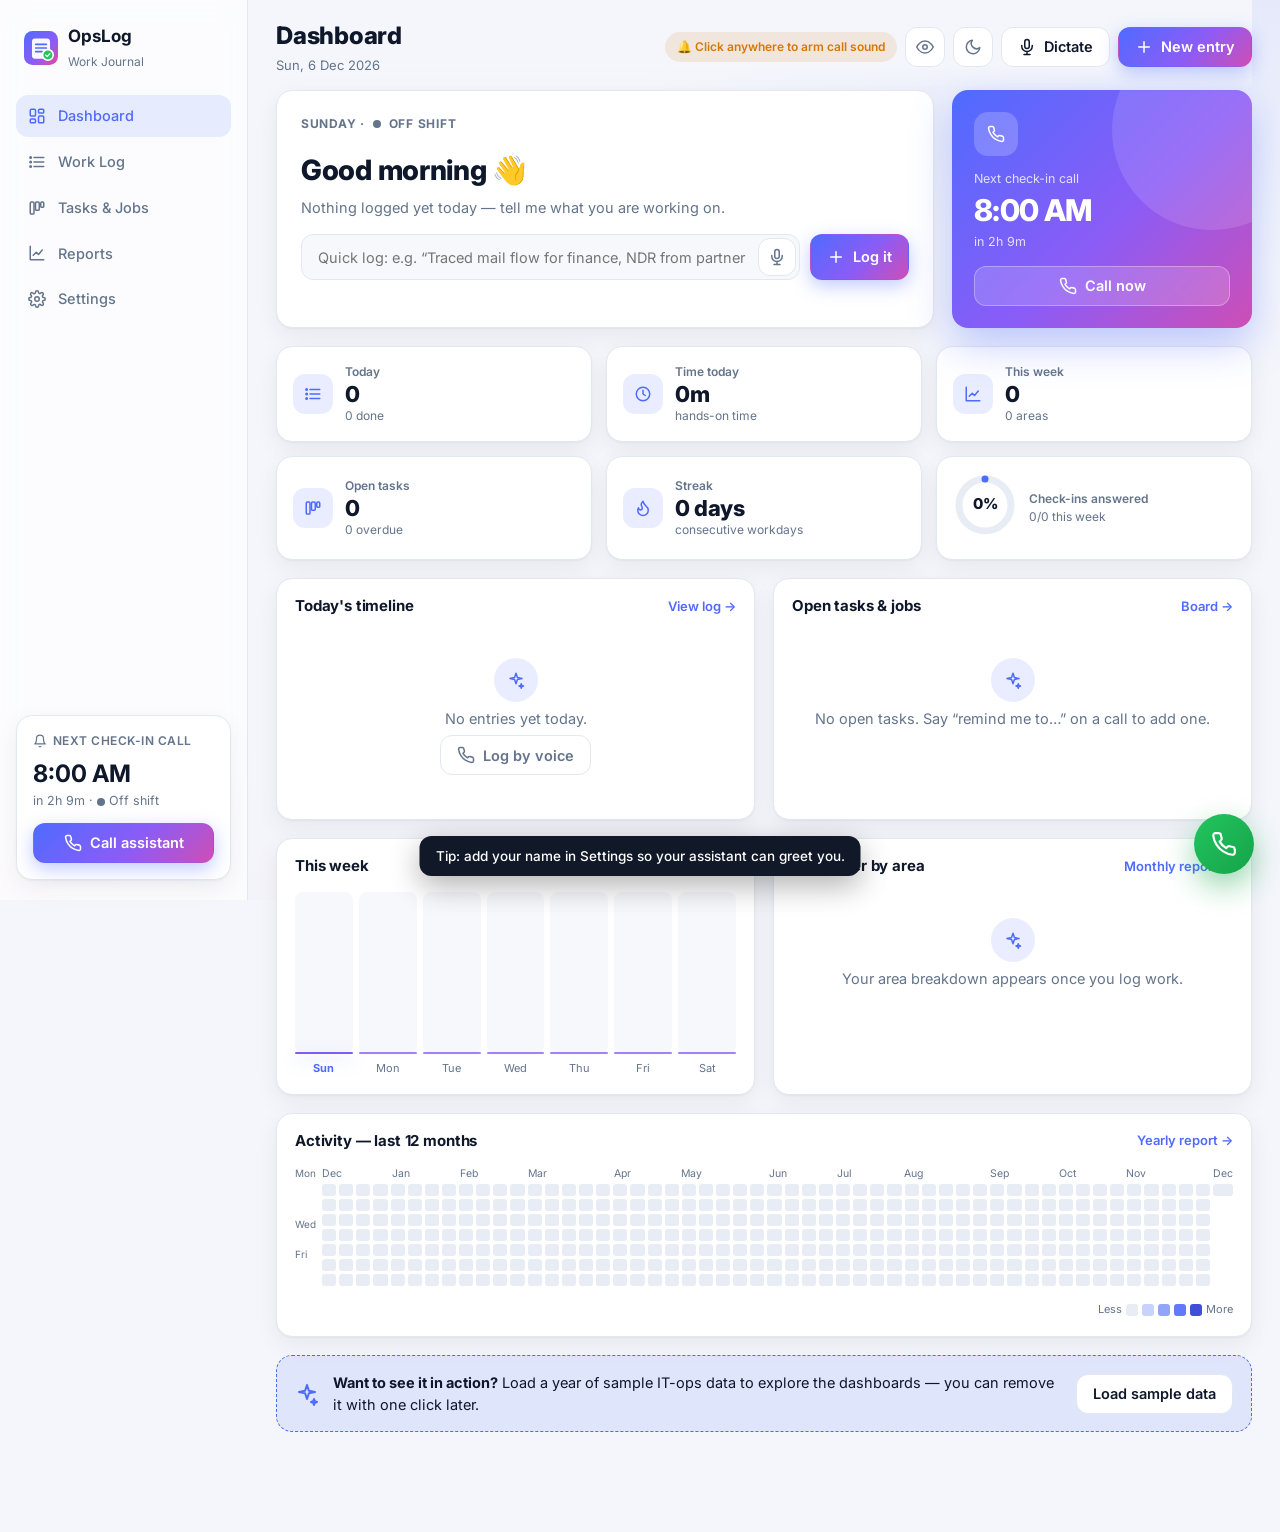
==== index.html @ 61a86647 "Add OpsLog: voice-driven work journal with phone-call check-ins and reports - Installable PWA (no ba" ====
<!doctype html>
<html lang="en">
<head>
  <meta charset="utf-8" />
  <meta name="viewport" content="width=device-width, initial-scale=1, viewport-fit=cover" />
  <title>OpsLog — Work Journal</title>
  <meta name="description" content="Personal IT operations work journal with a voice check-in assistant, task board and daily to yearly reports." />
  <meta name="theme-color" content="#0b1020" />
  <link rel="manifest" href="manifest.webmanifest" />
  <link rel="icon" href="assets/icons/icon.svg" type="image/svg+xml" />
  <link rel="apple-touch-icon" href="assets/icons/icon-192.png" />
  <link rel="preconnect" href="https://fonts.googleapis.com" />
  <link rel="preconnect" href="https://fonts.gstatic.com" crossorigin />
  <link href="https://fonts.googleapis.com/css2?family=Inter:wght@400;500;600;700;800&family=JetBrains+Mono:wght@500&display=swap" rel="stylesheet" />
  <link rel="stylesheet" href="assets/css/app.css" />
  <script>
    // Apply theme before paint to avoid a flash.
    try { const s = JSON.parse(localStorage.getItem('opslog:settings:v1') || '{}'); if (s.theme && s.theme !== 'system') document.documentElement.dataset.theme = s.theme; } catch (e) {}
  </script>
</head>
<body>
  <div class="app">
    <aside class="sidebar" aria-label="Main navigation">
      <a class="brand" href="#/dashboard">
        <img src="assets/icons/icon.svg" alt="" width="34" height="34" />
        <span><strong>OpsLog</strong><small>Work Journal</small></span>
      </a>
      <nav class="nav" id="nav"></nav>
      <div class="side-card" id="sideNext"></div>
    </aside>

    <main class="main">
      <header class="topbar">
        <div class="topbar-title">
          <h1 id="pageTitle">Dashboard</h1>
          <p id="pageSub" class="muted"></p>
        </div>
        <div class="topbar-actions">
          <span class="arm-pill" id="armPill" title="Browsers only allow sound after you interact with the page once">🔔 Click anywhere to arm call sound</span>
          <button class="icon-btn" id="btnShowcase" title="Showcase mode (mask emails &amp; IPs)"></button>
          <button class="icon-btn" id="btnTheme" title="Toggle theme"></button>
          <button class="btn btn-ghost hide-sm" id="btnQuickVoice" title="Dictate an entry"></button>
          <button class="btn btn-primary" id="btnNew"></button>
        </div>
      </header>
      <section id="view" class="view" tabindex="-1"></section>
    </main>
  </div>

  <nav class="bottom-nav" id="bottomNav" aria-label="Mobile navigation"></nav>

  <button class="fab" id="fabCall" title="Call your assistant" aria-label="Call your assistant"></button>

  <!-- Entry editor -->
  <dialog id="editor" class="modal">
    <form method="dialog" id="editorForm" class="modal-card">
      <header class="modal-head">
        <h2 id="editorTitle">New entry</h2>
        <button type="button" class="icon-btn" data-close aria-label="Close"></button>
      </header>
      <div class="modal-body">
        <label class="field full">
          <span>What did you do? <small class="muted">— type or dictate; it's auto-categorised</small></span>
          <div class="input-mic">
            <textarea id="fDetails" rows="3" placeholder="e.g. Reset MFA for a student and revoked sessions, took 10 mins, INC123456"></textarea>
            <button type="button" class="icon-btn mic-btn" id="fMic" title="Dictate"></button>
          </div>
        </label>
        <label class="field full"><span>Title</span><input id="fTitle" required maxlength="140" /></label>
        <div class="grid-3">
          <label class="field"><span>Area</span><select id="fCategory"></select></label>
          <label class="field"><span>Type</span>
            <select id="fType"><option value="entry">Entry (work done)</option><option value="task">Task (to do)</option><option value="job">Job / project</option></select></label>
          <label class="field"><span>Status</span>
            <select id="fStatus"><option value="done">Done</option><option value="in-progress">In progress</option><option value="open">Open</option><option value="blocked">Blocked</option></select></label>
          <label class="field"><span>Priority</span>
            <select id="fPriority"><option value="low">Low</option><option value="normal">Normal</option><option value="high">High</option><option value="critical">Critical</option></select></label>
          <label class="field"><span>Time spent (min)</span><input id="fMinutes" type="number" min="0" step="5" inputmode="numeric" /></label>
          <label class="field"><span>Ticket / ref</span><input id="fTicket" placeholder="INC0012345" /></label>
          <label class="field"><span>When</span><input id="fWhen" type="datetime-local" /></label>
          <label class="field"><span>Due (tasks)</span><input id="fDue" type="date" /></label>
          <label class="field"><span>Tags</span><input id="fTags" placeholder="vip, outage" /></label>
        </div>
      </div>
      <footer class="modal-foot">
        <button type="button" class="btn btn-danger-ghost" id="fDelete">Delete</button>
        <span class="spacer"></span>
        <button type="button" class="btn btn-ghost" data-close>Cancel</button>
        <button type="submit" class="btn btn-primary" id="fSave">Save</button>
      </footer>
    </form>
  </dialog>

  <!-- Report modal (wrap-up) -->
  <dialog id="wrapup" class="modal">
    <div class="modal-card wide">
      <header class="modal-head"><h2 id="wrapTitle">Wrap-up</h2><button type="button" class="icon-btn" data-close aria-label="Close"></button></header>
      <div class="modal-body" id="wrapBody"></div>
    </div>
  </dialog>

  <!-- Incoming / active call -->
  <div id="call" class="call hidden" role="dialog" aria-modal="true" aria-labelledby="callTitle" data-phase="ringing">
    <div class="call-bg"></div>
    <div class="call-card">
      <div class="call-top"><span id="callStatus">Incoming call…</span><span id="callTimer" class="mono"></span></div>
      <div class="caller">
        <div class="avatar-wrap"><span class="pulse"></span><span class="pulse p2"></span><div class="avatar">
          <svg viewBox="0 0 64 64" width="56" height="56" aria-hidden="true"><defs><linearGradient id="ag" x1="0" x2="1" y1="0" y2="1"><stop offset="0" stop-color="#7dd3fc"/><stop offset="1" stop-color="#a78bfa"/></linearGradient></defs><circle cx="32" cy="32" r="30" fill="url(#ag)"/><path d="M18 34a14 14 0 0 1 28 0" fill="none" stroke="#0b1020" stroke-width="4" stroke-linecap="round"/><rect x="13" y="32" width="8" height="12" rx="3" fill="#0b1020"/><rect x="43" y="32" width="8" height="12" rx="3" fill="#0b1020"/><path d="M47 44c0 5-6 7-11 7" fill="none" stroke="#0b1020" stroke-width="3" stroke-linecap="round"/></svg>
        </div></div>
        <h2 id="callTitle">Ava · OpsLog Assistant</h2>
        <p id="callSub" class="call-sub">Work check-in</p>
        <div class="wave" aria-hidden="true"><i></i><i></i><i></i><i></i><i></i><i></i><i></i></div>
      </div>
      <div class="call-convo" id="callConvo" aria-live="polite"></div>
      <div class="call-live" id="callLive"></div>
      <form class="call-form" id="callForm" autocomplete="off">
        <input id="callText" placeholder="Type your update and press Enter…" aria-label="Type your update" />
        <button class="icon-btn" type="submit" aria-label="Send" id="callSend"></button>
      </form>
      <div class="call-actions ring-actions">
        <div class="act"><button class="round red" id="btnDecline" aria-label="Decline"></button><span>Decline</span></div>
        <div class="act"><button class="round grey" id="btnSnooze" aria-label="Snooze 10 minutes"></button><span>10 min</span></div>
        <div class="act"><button class="round green shake" id="btnAnswer" aria-label="Answer"></button><span>Answer</span></div>
      </div>
      <div class="call-actions active-actions">
        <div class="act"><button class="round grey" id="btnMic" aria-label="Toggle microphone"></button><span>Mic</span></div>
        <div class="act"><button class="round grey" id="btnKeyboard" aria-label="Keyboard"></button><span>Type</span></div>
        <div class="act"><button class="round red" id="btnEnd" aria-label="End call"></button><span>End</span></div>
      </div>
    </div>
  </div>

  <div id="toasts" class="toasts" aria-live="polite"></div>

  <script src="assets/js/util.js"></script>
  <script src="assets/js/categories.js"></script>
  <script src="assets/js/store.js"></script>
  <script src="assets/js/parser.js"></script>
  <script src="assets/js/voice.js"></script>
  <script src="assets/js/reports.js"></script>
  <script src="assets/js/charts.js"></script>
  <script src="assets/js/agent.js"></script>
  <script src="assets/js/demo.js"></script>
  <script src="assets/js/app.js"></script>
</body>
</html>
---- assets/css/app.css ----
/* OpsLog — modern UI. Tokens first, then layout, components, call screen, print. */
:root {
  --bg: #f4f6fb;
  --bg-2: #eef1f8;
  --surface: #ffffff;
  --surface-2: #f7f8fc;
  --border: #e3e7f0;
  --text: #0f172a;
  --muted: #64748b;
  --track: #e8ecf4;
  --accent: #4f6bff;
  --accent-2: #8b5cf6;
  --accent-soft: rgba(79, 107, 255, .12);
  --ok: #16a34a;
  --warn: #d97706;
  --danger: #dc2626;
  --shadow: 0 1px 2px rgba(15, 23, 42, .04), 0 8px 24px rgba(15, 23, 42, .06);
  --radius: 16px;
  --radius-sm: 10px;
  --grad: linear-gradient(135deg, #4f6bff 0%, #8b5cf6 55%, #ec4899 120%);
  --font: 'Inter', system-ui, -apple-system, 'Segoe UI', Roboto, sans-serif;
  --mono: 'JetBrains Mono', ui-monospace, 'Cascadia Code', Consolas, monospace;
  --hm0: #e8ecf4; --hm1: #c7d2fe; --hm2: #93a5fb; --hm3: #6378fb; --hm4: #3f4fd8;
  color-scheme: light;
}
@media (prefers-color-scheme: dark) {
  :root:not([data-theme="light"]) {
    --bg: #070b16; --bg-2: #0b1020; --surface: #0f1629; --surface-2: #131c33; --border: #1e2943;
    --text: #e6ebf5; --muted: #8b97b1; --track: #1b2540; --accent: #7088ff; --accent-soft: rgba(112, 136, 255, .16);
    --shadow: 0 1px 2px rgba(0, 0, 0, .3), 0 12px 32px rgba(0, 0, 0, .35);
    --hm0: #151e36; --hm1: #24336b; --hm2: #3548a8; --hm3: #556fe6; --hm4: #8fa2ff;
    color-scheme: dark;
  }
}
:root[data-theme="dark"] {
  --bg: #070b16; --bg-2: #0b1020; --surface: #0f1629; --surface-2: #131c33; --border: #1e2943;
  --text: #e6ebf5; --muted: #8b97b1; --track: #1b2540; --accent: #7088ff; --accent-soft: rgba(112, 136, 255, .16);
  --shadow: 0 1px 2px rgba(0, 0, 0, .3), 0 12px 32px rgba(0, 0, 0, .35);
  --hm0: #151e36; --hm1: #24336b; --hm2: #3548a8; --hm3: #556fe6; --hm4: #8fa2ff;
  color-scheme: dark;
}

* { box-sizing: border-box; }
html, body { margin: 0; }
body {
  font-family: var(--font); color: var(--text); background: var(--bg);
  background-image: radial-gradient(1200px 600px at 100% -10%, var(--accent-soft), transparent 60%), radial-gradient(900px 500px at -10% 110%, rgba(236, 72, 153, .07), transparent 60%);
  background-attachment: fixed; font-size: 14.5px; line-height: 1.5; -webkit-font-smoothing: antialiased;
}
a { color: var(--accent); text-decoration: none; }
h1, h2, h3, h4 { margin: 0; letter-spacing: -.01em; }
button, input, select, textarea { font: inherit; color: inherit; }
.muted { color: var(--muted); }
.small { font-size: 12.5px; }
.mono { font-family: var(--mono); font-size: .92em; }
.ico { width: 18px; height: 18px; flex: none; }
.hidden { display: none !important; }
.spacer { flex: 1; }
:focus-visible { outline: 2px solid var(--accent); outline-offset: 2px; border-radius: 6px; }

/* ---------- layout ---------- */
.app { display: grid; grid-template-columns: 248px 1fr; min-height: 100vh; }
.sidebar {
  position: sticky; top: 0; height: 100vh; padding: 20px 16px; display: flex; flex-direction: column; gap: 20px;
  border-right: 1px solid var(--border); background: color-mix(in srgb, var(--surface) 70%, transparent); backdrop-filter: blur(14px);
}
.brand { display: flex; align-items: center; gap: 10px; color: var(--text); padding: 4px 8px; }
.brand strong { display: block; font-size: 17px; }
.brand small { color: var(--muted); font-size: 12px; }
.nav { display: flex; flex-direction: column; gap: 4px; }
.nav a { display: flex; align-items: center; gap: 12px; padding: 10px 12px; border-radius: 12px; color: var(--muted); font-weight: 500; transition: .15s; }
.nav a:hover { background: var(--surface-2); color: var(--text); }
.nav a.active { background: var(--accent-soft); color: var(--accent); }
.side-card { margin-top: auto; padding: 16px; border-radius: var(--radius); background: var(--surface); border: 1px solid var(--border); box-shadow: var(--shadow); }
.sn-label { display: flex; gap: 6px; align-items: center; color: var(--muted); font-size: 12px; font-weight: 600; text-transform: uppercase; letter-spacing: .04em; }
.sn-label .ico { width: 14px; height: 14px; }
.sn-big { font-size: 24px; font-weight: 700; margin: 6px 0 0; }
.sn-small { color: var(--muted); font-size: 12.5px; margin-bottom: 12px; display: flex; align-items: center; gap: 4px; flex-wrap: wrap; }
.dot-status { display: inline-block; width: 8px; height: 8px; border-radius: 50%; background: var(--muted); }
.dot-status.on { background: #22c55e; box-shadow: 0 0 0 3px rgba(34, 197, 94, .2); }

.main { min-width: 0; padding: 0 28px 100px; }
.topbar { position: sticky; top: 0; z-index: 20; display: flex; align-items: center; gap: 16px; padding: 18px 0 14px; background: linear-gradient(var(--bg) 70%, transparent); }
.topbar-title { flex: 1; min-width: 0; }
.topbar-title h1 { font-size: 24px; font-weight: 800; }
.topbar-title p { margin: 2px 0 0; font-size: 13px; white-space: nowrap; overflow: hidden; text-overflow: ellipsis; }
.topbar-actions { display: flex; gap: 8px; align-items: center; }
.view { outline: none; display: flex; flex-direction: column; gap: 18px; animation: fade .25s ease; }
@keyframes fade { from { opacity: 0; transform: translateY(4px); } to { opacity: 1; transform: none; } }

.arm-pill { padding: 6px 12px; border-radius: 999px; font-size: 12px; font-weight: 600; color: var(--warn); background: color-mix(in srgb, var(--warn) 12%, transparent); white-space: nowrap; }
.audio-ok .arm-pill { display: none; }
@media (max-width: 1080px) { .arm-pill { display: none; } }

/* ---------- buttons ---------- */
.btn { display: inline-flex; align-items: center; justify-content: center; gap: 8px; height: 40px; padding: 0 16px; border-radius: 12px; border: 1px solid transparent; cursor: pointer; font-weight: 600; white-space: nowrap; transition: .15s; }
.btn.sm { height: 34px; padding: 0 12px; font-size: 13px; }
.btn.block { width: 100%; }
.btn-primary { background: var(--grad); color: #fff; box-shadow: 0 6px 18px rgba(79, 107, 255, .35); }
.btn-primary:hover { filter: brightness(1.07); transform: translateY(-1px); }
.btn-ghost { background: var(--surface); border-color: var(--border); }
.btn-ghost:hover { border-color: var(--accent); color: var(--accent); }
.btn-ghost:disabled { opacity: .5; cursor: default; color: var(--muted); border-color: var(--border); }
.btn-danger-ghost { background: transparent; border-color: color-mix(in srgb, var(--danger) 40%, transparent); color: var(--danger); }
.btn-danger-ghost:hover { background: color-mix(in srgb, var(--danger) 10%, transparent); }
.btn-glass { background: rgba(255, 255, 255, .16); color: #fff; border-color: rgba(255, 255, 255, .3); backdrop-filter: blur(6px); }
.btn-glass:hover { background: rgba(255, 255, 255, .26); }
.icon-btn { display: inline-grid; place-items: center; width: 40px; height: 40px; border-radius: 12px; border: 1px solid var(--border); background: var(--surface); cursor: pointer; color: var(--muted); transition: .15s; }
.icon-btn:hover { color: var(--accent); border-color: var(--accent); }
.icon-btn.sm { width: 32px; height: 32px; border-radius: 9px; }
.icon-btn.active { color: var(--accent); background: var(--accent-soft); border-color: transparent; }
.icon-btn.ok:hover { color: var(--ok); border-color: var(--ok); }
.link-btn { background: none; border: 0; color: var(--accent); cursor: pointer; font-weight: 600; font-size: 13px; padding: 0; }
.btn-row { display: flex; gap: 10px; flex-wrap: wrap; margin-top: 14px; }
.mic-btn.rec { color: #fff; background: var(--danger); border-color: var(--danger); animation: pulse-rec 1.2s infinite; }
@keyframes pulse-rec { 50% { box-shadow: 0 0 0 8px rgba(220, 38, 38, .15); } }

/* ---------- cards ---------- */
.card { background: var(--surface); border: 1px solid var(--border); border-radius: var(--radius); box-shadow: var(--shadow); min-width: 0; }
.card-head { display: flex; align-items: center; justify-content: space-between; gap: 12px; padding: 16px 18px 0; }
.card-head h3 { font-size: 15px; font-weight: 700; }
.card-body { padding: 14px 18px 18px; }
.grid-2 { display: grid; grid-template-columns: repeat(2, minmax(0, 1fr)); gap: 18px; }
.grid-3 { display: grid; grid-template-columns: repeat(3, minmax(0, 1fr)); gap: 14px; }
.empty { display: grid; justify-items: center; gap: 6px; padding: 26px 10px; text-align: center; color: var(--muted); }
.empty p { margin: 0; }
.empty-ico { width: 44px; height: 44px; display: grid; place-items: center; border-radius: 50%; background: var(--accent-soft); color: var(--accent); }

.chip { display: inline-flex; align-items: center; gap: 6px; padding: 2px 9px; border-radius: 999px; font-size: 12px; font-weight: 600; color: var(--cat); background: color-mix(in srgb, var(--cat) 14%, transparent); white-space: nowrap; }
.chip::before { content: ''; width: 6px; height: 6px; border-radius: 50%; background: var(--cat); }
.badge { display: inline-block; padding: 1px 8px; border-radius: 6px; font-size: 11.5px; font-weight: 600; background: var(--surface-2); border: 1px solid var(--border); color: var(--muted); text-transform: capitalize; }
.badge-critical { background: rgba(220, 38, 38, .12); color: #ef4444; border-color: transparent; }
.badge-high { background: rgba(217, 119, 6, .14); color: #f59e0b; border-color: transparent; }
.st-open { color: #3b82f6; } .st-in-progress { color: #8b5cf6; } .st-blocked { color: #ef4444; } .st-done { color: #16a34a; }
.badge.st-open { background: rgba(59, 130, 246, .12); border-color: transparent; }
.badge.st-in-progress { background: rgba(139, 92, 246, .12); border-color: transparent; }
.badge.st-blocked { background: rgba(239, 68, 68, .12); border-color: transparent; }
.badge.st-done { background: rgba(22, 163, 74, .12); border-color: transparent; }
.meta { display: inline-flex; align-items: center; gap: 4px; color: var(--muted); font-size: 12px; }
.meta .ico { width: 13px; height: 13px; }
.meta.overdue { color: var(--danger); font-weight: 600; }
.dot { display: inline-block; width: 9px; height: 9px; border-radius: 3px; margin-right: 8px; flex: none; }

/* ---------- hero ---------- */
.hero { display: grid; grid-template-columns: 1fr 300px; gap: 18px; }
.hero-main { padding: 24px; border-radius: var(--radius); background: var(--surface); border: 1px solid var(--border); box-shadow: var(--shadow); }
.hero-main h2 { font-size: 28px; font-weight: 800; margin: 4px 0 6px; }
.hero-main > p { margin: 0 0 16px; }
.eyebrow { margin: 0; display: flex; align-items: center; gap: 8px; color: var(--muted); font-size: 12px; font-weight: 700; text-transform: uppercase; letter-spacing: .06em; }
.hero-call { position: relative; overflow: hidden; display: flex; flex-direction: column; justify-content: space-between; gap: 14px; padding: 22px; border-radius: var(--radius); color: #fff; background: var(--grad); box-shadow: 0 16px 40px rgba(79, 107, 255, .35); }
.hero-call::after { content: ''; position: absolute; right: -60px; top: -60px; width: 200px; height: 200px; border-radius: 50%; background: rgba(255, 255, 255, .12); }
.hero-call .muted { color: rgba(255, 255, 255, .8); }
.hc-ring { width: 44px; height: 44px; display: grid; place-items: center; border-radius: 14px; background: rgba(255, 255, 255, .2); }
.hc-time { font-size: 30px; font-weight: 800; letter-spacing: -.02em; }
.quick { display: flex; gap: 10px; }
.quick.wide { max-width: none; }
.quick-input { flex: 1; position: relative; display: flex; }
.quick-input input { flex: 1; height: 46px; padding: 0 52px 0 16px; border-radius: 12px; border: 1px solid var(--border); background: var(--surface-2); outline: none; transition: .15s; min-width: 0; }
.quick-input input:focus { border-color: var(--accent); box-shadow: 0 0 0 4px var(--accent-soft); }
.quick-input .mic-btn { position: absolute; right: 4px; top: 4px; width: 38px; height: 38px; }
.quick .btn { height: 46px; }
.quick-preview { display: flex; flex-wrap: wrap; gap: 8px; margin-top: 10px; min-height: 4px; }
.pv { display: inline-flex; gap: 8px; align-items: center; padding: 6px 10px; border-radius: 10px; background: var(--surface-2); border: 1px dashed var(--border); font-size: 13px; max-width: 100%; }
.pv > span:nth-child(2) { overflow: hidden; text-overflow: ellipsis; white-space: nowrap; }

/* ---------- KPIs ---------- */
.kpis { display: grid; grid-template-columns: repeat(6, minmax(0, 1fr)); gap: 14px; }
.kpis.small { grid-template-columns: repeat(3, 1fr); margin: 14px 0; }
.kpi { display: flex; gap: 12px; align-items: center; padding: 16px; border-radius: var(--radius); background: var(--surface); border: 1px solid var(--border); box-shadow: var(--shadow); min-width: 0; }
.kpi-ico { width: 40px; height: 40px; display: grid; place-items: center; border-radius: 12px; background: var(--accent-soft); color: var(--accent); flex: none; }
.kpi-label { color: var(--muted); font-size: 12px; font-weight: 600; }
.kpi-val { font-size: 22px; font-weight: 800; letter-spacing: -.02em; line-height: 1.2; }
.kpi-sub { color: var(--muted); font-size: 12px; white-space: nowrap; overflow: hidden; text-overflow: ellipsis; }
.kpi-ring { flex: none; }
.ring-txt { font-size: 15px; font-weight: 800; fill: var(--text); }

/* ---------- rows / timeline ---------- */
.timeline, .list-card { display: flex; flex-direction: column; }
.timeline { max-height: 440px; overflow: auto; margin: -6px -8px; padding: 0 8px; }
.log-card .timeline { max-height: none; }
.row-item { display: grid; grid-template-columns: 64px 12px 1fr auto; gap: 12px; align-items: start; padding: 11px 6px; border-bottom: 1px solid var(--border); }
.list-card .row-item { padding: 12px 16px; }
.row-item:last-child { border-bottom: 0; }
.ri-time { color: var(--muted); font-size: 12px; padding-top: 2px; line-height: 1.35; }
.ri-dot { width: 10px; height: 10px; margin-top: 6px; border-radius: 50%; background: var(--cat); box-shadow: 0 0 0 4px color-mix(in srgb, var(--cat) 18%, transparent); }
.ri-title { font-weight: 600; overflow-wrap: anywhere; }
.ri-meta { display: flex; flex-wrap: wrap; gap: 6px 8px; align-items: center; margin-top: 5px; }
.ri-actions { opacity: .5; transition: .15s; }
.row-item:hover .ri-actions { opacity: 1; }
.day-group h4 { margin: 18px 4px 8px; font-size: 14px; }
.day-group:first-of-type h4 { margin-top: 4px; }

/* ---------- tasks ---------- */
.task-list { display: flex; flex-direction: column; gap: 10px; }
.task-card { padding: 12px 12px 10px 14px; border-radius: 12px; background: var(--surface-2); border: 1px solid var(--border); border-left: 3px solid var(--cat); cursor: grab; transition: .15s; }
.task-card:hover { border-color: color-mix(in srgb, var(--cat) 50%, var(--border)); border-left-color: var(--cat); transform: translateY(-1px); }
.task-card.dragging { opacity: .4; }
.tc-top { display: flex; flex-wrap: wrap; gap: 6px; }
.tc-title { font-weight: 600; margin: 8px 0; cursor: pointer; overflow-wrap: anywhere; }
.tc-foot { display: flex; align-items: center; justify-content: space-between; }
.board { display: grid; grid-template-columns: repeat(4, minmax(220px, 1fr)); gap: 14px; overflow-x: auto; padding-bottom: 6px; }
.col { background: color-mix(in srgb, var(--surface) 60%, transparent); border: 1px solid var(--border); border-radius: var(--radius); padding: 12px; min-height: 300px; transition: .15s; }
.col.over { border-color: var(--accent); background: var(--accent-soft); }
.col-head { display: flex; justify-content: space-between; align-items: center; margin-bottom: 12px; }
.col-head .badge { font-size: 12.5px; padding: 3px 10px; }
.col-body { display: flex; flex-direction: column; gap: 10px; }
.col-empty { padding: 24px; text-align: center; color: var(--muted); border: 1px dashed var(--border); border-radius: 12px; font-size: 13px; }

/* ---------- toolbar ---------- */
.toolbar { display: flex; flex-wrap: wrap; gap: 10px; }
.toolbar select, .field input, .field select, .field textarea, .sched-row input {
  height: 40px; padding: 0 12px; border-radius: 10px; border: 1px solid var(--border); background: var(--surface); outline: none; min-width: 0;
}
.toolbar select:focus, .field input:focus, .field select:focus, .field textarea:focus { border-color: var(--accent); box-shadow: 0 0 0 3px var(--accent-soft); }
.search { flex: 1 1 260px; display: flex; align-items: center; gap: 8px; height: 40px; padding: 0 12px; border-radius: 10px; border: 1px solid var(--border); background: var(--surface); color: var(--muted); }
.search input { flex: 1; border: 0; background: none; outline: none; color: var(--text); min-width: 0; }

/* ---------- charts ---------- */
.donut-wrap { display: flex; gap: 22px; align-items: center; }
.donut { flex: none; }
.donut-num { font-size: 30px; font-weight: 800; fill: var(--text); }
.donut-sub { font-size: 12px; fill: var(--muted); }
.legend { list-style: none; margin: 0; padding: 0; flex: 1; display: grid; gap: 7px; min-width: 0; }
.legend li { display: flex; align-items: center; font-size: 13px; }
.lg-label { flex: 1; white-space: nowrap; overflow: hidden; text-overflow: ellipsis; }
.lg-val { font-weight: 700; } .lg-val small { color: var(--muted); font-weight: 500; margin-left: 4px; }
.bars { display: flex; gap: 6px; align-items: stretch; height: calc(var(--h) + 24px); }
.bar-col { flex: 1; display: flex; flex-direction: column; gap: 6px; min-width: 0; }
.bar-track { flex: 1; display: flex; align-items: flex-end; border-radius: 8px; background: var(--surface-2); }
.bar { position: relative; width: 100%; min-height: 2px; border-radius: 8px; background: linear-gradient(180deg, var(--accent-2), var(--accent)); opacity: .75; transition: height .4s cubic-bezier(.2, .8, .2, 1); }
.bar-col.hl .bar { opacity: 1; box-shadow: 0 6px 16px rgba(79, 107, 255, .35); }
.bar-col:hover .bar { opacity: 1; }
.bar-val { position: absolute; top: -18px; left: 0; right: 0; text-align: center; font-size: 11px; font-weight: 700; color: var(--muted); }
.bars.dense .bar-val { display: none; }
.bar-label { text-align: center; font-size: 11px; color: var(--muted); white-space: nowrap; overflow: hidden; height: 16px; }
.bar-col.hl .bar-label { color: var(--accent); font-weight: 700; }
.hbars { display: grid; gap: 12px; }
.hbar-head { display: flex; justify-content: space-between; font-size: 13px; margin-bottom: 5px; gap: 10px; }
.hbar-head > span:first-child { display: flex; align-items: center; min-width: 0; }
.hbar-track { height: 8px; border-radius: 99px; background: var(--track); overflow: hidden; }
.hbar { height: 100%; border-radius: 99px; transition: width .5s; }
.heatmap { display: flex; gap: 6px; overflow-x: auto; padding-bottom: 4px; }
.hm-days { display: grid; grid-template-rows: 18px repeat(7, 1fr); gap: 3px; font-size: 10px; color: var(--muted); }
.hm-days span:first-child { grid-row: 2; }
.hm-days { grid-template-rows: 18px repeat(7, 12px); }
.hm-main { flex: 1; min-width: 640px; }
.hm-months { display: grid; height: 18px; font-size: 10.5px; color: var(--muted); }
.hm-grid { display: grid; grid-auto-flow: column; grid-auto-columns: 1fr; gap: 3px; }
.hm-col { display: grid; grid-template-rows: repeat(7, 12px); gap: 3px; }
.hm-cell { display: block; border-radius: 3px; background: var(--hm0); min-width: 10px; height: 12px; }
.hm-cell.empty { background: transparent; }
.hm-cell.l1 { background: var(--hm1); } .hm-cell.l2 { background: var(--hm2); } .hm-cell.l3 { background: var(--hm3); } .hm-cell.l4 { background: var(--hm4); }
.hm-legend { display: flex; gap: 4px; align-items: center; justify-content: flex-end; font-size: 11px; color: var(--muted); margin-top: 8px; }
.hm-legend .hm-cell { width: 12px; min-width: 12px; }

.banner { display: flex; gap: 14px; align-items: center; padding: 16px 18px; border-radius: var(--radius); border: 1px dashed var(--accent); background: var(--accent-soft); }
.banner > .ico { color: var(--accent); width: 24px; height: 24px; }
.banner > div { flex: 1; }

/* ---------- reports ---------- */
.report-bar { display: flex; flex-wrap: wrap; gap: 12px; align-items: center; }
.seg { display: inline-flex; padding: 4px; border-radius: 12px; background: var(--surface); border: 1px solid var(--border); }
.seg button { border: 0; background: none; padding: 7px 14px; border-radius: 9px; cursor: pointer; font-weight: 600; color: var(--muted); }
.seg button.on { background: var(--accent); color: #fff; box-shadow: 0 4px 12px rgba(79, 107, 255, .35); }
.pager { display: flex; gap: 6px; align-items: center; }
.report-actions { display: flex; gap: 8px; flex-wrap: wrap; margin-left: auto; }
.report { display: flex; flex-direction: column; gap: 18px; }
.report-head h2 { font-size: 26px; font-weight: 800; margin-top: 2px; }
.report-head p.muted { margin: 4px 0 0; }
.narrative { display: flex; gap: 12px; padding: 16px 18px; border-radius: var(--radius); background: linear-gradient(135deg, var(--accent-soft), rgba(236, 72, 153, .07)); border: 1px solid var(--border); }
.narrative .ico { color: var(--accent); width: 22px; height: 22px; margin-top: 2px; }
.narrative p { margin: 0; font-size: 15px; }
.status-row { display: grid; grid-template-columns: repeat(4, 1fr); gap: 10px; }
.status-pill { padding: 12px; border-radius: 12px; background: var(--surface-2); border: 1px solid var(--border); text-align: center; }
.status-pill b { display: block; font-size: 22px; }
.status-pill span { font-size: 12px; color: var(--muted); }
.sub-h { margin: 18px 0 8px; font-size: 13px; color: var(--muted); text-transform: uppercase; letter-spacing: .05em; }
.mini-list { display: grid; gap: 8px; font-size: 13.5px; }

/* ---------- settings ---------- */
.settings { display: flex; flex-direction: column; gap: 18px; }
.field { display: flex; flex-direction: column; gap: 6px; font-size: 13px; font-weight: 600; min-width: 0; }
.field > span { color: var(--muted); }
.field.full { grid-column: 1 / -1; }
.field.check { flex-direction: row; align-items: center; gap: 10px; font-weight: 500; }
.field.check input { width: 18px; height: 18px; accent-color: var(--accent); flex: none; }
.field.check span { color: var(--text); }
.field textarea { height: auto; padding: 10px 46px 10px 12px; resize: vertical; line-height: 1.5; width: 100%; }
.input-mic { position: relative; }
.input-mic .mic-btn { position: absolute; right: 6px; top: 6px; width: 34px; height: 34px; }
.sched-row { display: flex; flex-wrap: wrap; gap: 12px; align-items: center; padding: 12px; border-radius: 12px; border: 1px solid var(--border); background: var(--surface-2); margin-bottom: 10px; }
.sched-row label { display: flex; align-items: center; gap: 6px; font-size: 13px; color: var(--muted); }
.days { display: flex; gap: 4px; flex-wrap: wrap; }
.day { width: 44px; height: 32px; border-radius: 8px; border: 1px solid var(--border); background: var(--surface); cursor: pointer; font-size: 12px; font-weight: 600; color: var(--muted); }
.day.on { background: var(--accent); border-color: var(--accent); color: #fff; }
.week-preview { display: grid; grid-template-columns: repeat(7, 1fr); gap: 8px; margin: 16px 0 8px; }
.wp { display: flex; flex-direction: column; align-items: center; padding: 10px 4px; border-radius: 12px; border: 1px solid var(--border); color: var(--muted); font-size: 12px; text-align: center; }
.wp.on { background: var(--accent-soft); border-color: transparent; color: var(--text); }
.wp b { font-size: 13px; } .wp small { font-size: 10.5px; color: var(--muted); }
.code { padding: 12px 14px; border-radius: 10px; background: var(--bg-2); border: 1px solid var(--border); font-family: var(--mono); font-size: 12.5px; overflow-x: auto; white-space: pre; }

/* ---------- modal ---------- */
dialog.modal { border: 0; padding: 0; background: transparent; color: var(--text); max-width: min(760px, calc(100vw - 24px)); width: 100%; }
dialog.modal::backdrop { background: rgba(5, 8, 20, .55); backdrop-filter: blur(4px); }
dialog[open] .modal-card { animation: pop .2s ease; }
@keyframes pop { from { opacity: 0; transform: scale(.97) translateY(6px); } }
.modal-card { background: var(--surface); border: 1px solid var(--border); border-radius: 20px; box-shadow: 0 30px 80px rgba(0, 0, 0, .35); max-height: calc(100vh - 40px); display: flex; flex-direction: column; }
.modal-head { display: flex; justify-content: space-between; align-items: center; padding: 18px 20px; border-bottom: 1px solid var(--border); }
.modal-head h2 { font-size: 18px; }
.modal-body { padding: 18px 20px; overflow: auto; display: grid; gap: 14px; }
.modal-foot { display: flex; gap: 10px; padding: 14px 20px; border-top: 1px solid var(--border); }

/* ---------- toasts ---------- */
.toasts { position: fixed; z-index: 200; bottom: 24px; left: 50%; transform: translateX(-50%); display: grid; gap: 8px; justify-items: center; pointer-events: none; }
.toast { padding: 10px 16px; border-radius: 12px; background: #111827; color: #fff; font-weight: 500; font-size: 13.5px; box-shadow: 0 10px 30px rgba(0, 0, 0, .3); opacity: 0; transform: translateY(10px); transition: .25s; max-width: min(520px, calc(100vw - 32px)); }
.toast.show { opacity: 1; transform: none; }
.toast-success { background: #065f46; } .toast-error { background: #991b1b; } .toast-warn { background: #92400e; }

/* ---------- FAB ---------- */
.fab { position: fixed; z-index: 30; right: 26px; bottom: 26px; width: 60px; height: 60px; border-radius: 50%; border: 0; cursor: pointer; color: #fff; background: linear-gradient(135deg, #22c55e, #16a34a); box-shadow: 0 12px 30px rgba(22, 163, 74, .45); display: grid; place-items: center; transition: .2s; }
.fab:hover { transform: scale(1.06) rotate(-8deg); }
.fab .ico { width: 26px; height: 26px; }

/* ---------- CALL SCREEN ---------- */
.call { position: fixed; inset: 0; z-index: 100; display: grid; place-items: center; padding: 16px; }
.call-bg { position: absolute; inset: 0; background: radial-gradient(800px 500px at 50% 0%, rgba(112, 136, 255, .45), transparent 60%), radial-gradient(600px 400px at 80% 100%, rgba(236, 72, 153, .3), transparent 60%), rgba(5, 8, 20, .92); backdrop-filter: blur(16px); animation: fade .3s; }
.call-card { position: relative; width: min(440px, 100%); height: min(820px, calc(100vh - 32px)); display: flex; flex-direction: column; padding: 22px 22px 26px; border-radius: 36px; color: #fff; background: linear-gradient(180deg, rgba(20, 28, 54, .85), rgba(10, 14, 30, .95)); border: 1px solid rgba(255, 255, 255, .1); box-shadow: 0 40px 120px rgba(0, 0, 0, .6); animation: pop .3s ease; }
.call-top { display: flex; justify-content: space-between; font-size: 13px; color: rgba(255, 255, 255, .7); font-weight: 600; }
.caller { text-align: center; padding: 18px 0 6px; transition: .3s; }
.call h2 { font-size: 22px; font-weight: 700; margin-top: 16px; }
.call-sub { margin: 4px 0 0; color: rgba(255, 255, 255, .65); font-size: 14px; }
.avatar-wrap { position: relative; width: 120px; height: 120px; margin: 18px auto 0; display: grid; place-items: center; transition: .3s; }
.avatar { position: relative; z-index: 1; width: 100px; height: 100px; border-radius: 50%; display: grid; place-items: center; background: rgba(255, 255, 255, .08); border: 1px solid rgba(255, 255, 255, .15); }
.pulse { position: absolute; inset: 10px; border-radius: 50%; border: 2px solid rgba(125, 211, 252, .6); animation: ripple 2s infinite ease-out; }
.pulse.p2 { animation-delay: 1s; }
@keyframes ripple { from { transform: scale(1); opacity: .9; } to { transform: scale(1.7); opacity: 0; } }
.call[data-phase="active"] .pulse { animation-duration: 3s; border-color: rgba(167, 139, 250, .35); }
.call[data-phase="active"] .caller { padding-top: 4px; }
.call[data-phase="active"] .avatar-wrap { width: 76px; height: 76px; margin-top: 4px; }
.call[data-phase="active"] .avatar { width: 64px; height: 64px; }
.call[data-phase="active"] .avatar svg { width: 40px; height: 40px; }
.call[data-phase="active"] h2 { font-size: 17px; margin-top: 8px; }
.wave { display: none; justify-content: center; gap: 4px; height: 22px; margin-top: 10px; align-items: center; }
.wave i { width: 4px; height: 6px; border-radius: 3px; background: #7dd3fc; }
.call.listening .wave { display: flex; }
.call.listening .wave i { animation: wave 1s infinite ease-in-out; }
.wave i:nth-child(2) { animation-delay: .1s !important; } .wave i:nth-child(3) { animation-delay: .2s !important; } .wave i:nth-child(4) { animation-delay: .3s !important; } .wave i:nth-child(5) { animation-delay: .4s !important; } .wave i:nth-child(6) { animation-delay: .5s !important; } .wave i:nth-child(7) { animation-delay: .6s !important; }
@keyframes wave { 50% { height: 22px; background: #a78bfa; } }
.call-convo { flex: 1; overflow-y: auto; display: none; flex-direction: column; gap: 10px; padding: 14px 2px; scroll-behavior: smooth; }
.call[data-phase="active"] .call-convo { display: flex; }
.bubble { max-width: 86%; padding: 10px 14px; border-radius: 18px; font-size: 14px; line-height: 1.45; animation: pop .2s; }
.bubble.agent { align-self: flex-start; background: rgba(255, 255, 255, .1); border-bottom-left-radius: 6px; }
.bubble.user { align-self: flex-end; background: linear-gradient(135deg, #4f6bff, #8b5cf6); border-bottom-right-radius: 6px; }
.bubble.saved { align-self: center; max-width: 100%; width: 100%; padding: 0; background: none; }
.saved-card { display: grid; gap: 4px; padding: 10px 12px; border-radius: 14px; background: rgba(34, 197, 94, .1); border: 1px solid rgba(34, 197, 94, .3); position: relative; }
.saved-card .chip { justify-self: start; color: #fff; background: color-mix(in srgb, var(--cat) 40%, transparent); }
.saved-card .chip::before { background: #fff; }
.saved-card small { color: rgba(255, 255, 255, .65); }
.saved-card .link-btn { position: absolute; right: 12px; top: 10px; color: #a5b4fc; }
.call-live { min-height: 0; max-height: 0; overflow: hidden; color: rgba(255, 255, 255, .8); font-style: italic; font-size: 14px; transition: .2s; text-align: center; }
.call-live.show { max-height: 120px; min-height: 24px; padding: 6px 0; }
.call-form { display: none; gap: 8px; margin: 8px 0 4px; }
.call-form.show { display: flex; }
.call[data-phase="ringing"] .call-form { display: none; }
.call-form input { flex: 1; height: 44px; border-radius: 22px; border: 1px solid rgba(255, 255, 255, .2); background: rgba(255, 255, 255, .08); padding: 0 16px; color: #fff; outline: none; min-width: 0; }
.call-form input::placeholder { color: rgba(255, 255, 255, .5); }
.call-form .icon-btn { border-radius: 50%; width: 44px; height: 44px; background: #4f6bff; border: 0; color: #fff; }
.call-actions { display: none; justify-content: space-around; padding-top: 14px; }
.call[data-phase="ringing"] .ring-actions { display: flex; margin-top: auto; }
.call[data-phase="active"] .active-actions { display: flex; }
.act { display: grid; justify-items: center; gap: 8px; font-size: 12.5px; color: rgba(255, 255, 255, .75); }
.round { width: 66px; height: 66px; border-radius: 50%; border: 0; display: grid; place-items: center; cursor: pointer; color: #fff; transition: .15s; }
.round .ico { width: 28px; height: 28px; }
.round:hover { transform: scale(1.06); }
.round.green { background: #22c55e; box-shadow: 0 10px 30px rgba(34, 197, 94, .5); }
.round.red { background: #ef4444; box-shadow: 0 10px 30px rgba(239, 68, 68, .45); }
.round.grey { background: rgba(255, 255, 255, .14); }
.round.grey.off { background: #fff; color: #0f172a; }
.round.shake { animation: shake 1.3s infinite; }
@keyframes shake { 0%, 50%, 100% { transform: rotate(0); } 5%, 15%, 25%, 35% { transform: rotate(-14deg); } 10%, 20%, 30%, 40% { transform: rotate(14deg); } }
.call.listening .round.grey:not(.off)#btnMic { background: #22c55e; }
body.in-call { overflow: hidden; }

/* ---------- mobile ---------- */
.bottom-nav { display: none; }
@media (max-width: 1280px) { .kpis { grid-template-columns: repeat(3, minmax(0, 1fr)); } }
@media (max-width: 1080px) {
  .grid-2 { grid-template-columns: 1fr; }
  .hero { grid-template-columns: 1fr; }
  .hero-call { flex-direction: row; align-items: center; flex-wrap: wrap; }
}
@media (max-width: 860px) {
  .app { grid-template-columns: 1fr; }
  .sidebar { display: none; }
  .main { padding: 0 16px 120px; }
  .bottom-nav { display: flex; position: fixed; z-index: 40; left: 0; right: 0; bottom: 0; padding: 6px 6px calc(6px + env(safe-area-inset-bottom)); background: color-mix(in srgb, var(--surface) 88%, transparent); backdrop-filter: blur(14px); border-top: 1px solid var(--border); }
  .bottom-nav a { flex: 1; display: flex; flex-direction: column; align-items: center; gap: 2px; padding: 6px 0; font-size: 10.5px; color: var(--muted); border-radius: 10px; }
  .bottom-nav a.active { color: var(--accent); }
  .bottom-nav a span { white-space: nowrap; }
  .fab { bottom: calc(80px + env(safe-area-inset-bottom)); right: 16px; width: 54px; height: 54px; }
  .grid-3 { grid-template-columns: 1fr 1fr; }
  .board { grid-template-columns: repeat(4, minmax(240px, 80vw)); scroll-snap-type: x mandatory; }
  .col { scroll-snap-align: start; }
  .hide-sm { display: none !important; }
  .report-actions { margin-left: 0; }
  .week-preview { grid-template-columns: repeat(4, 1fr); }
}
@media (max-width: 560px) {
  .kpis { grid-template-columns: repeat(2, minmax(0, 1fr)); }
  .kpi { padding: 12px; } .kpi-ico { display: none; } .kpi-val { font-size: 19px; }
  .grid-3 { grid-template-columns: 1fr; }
  .quick { flex-direction: column; }
  .hero-main { padding: 18px; } .hero-main h2 { font-size: 23px; }
  .donut-wrap { flex-direction: column; align-items: stretch; } .donut { align-self: center; }
  .status-row { grid-template-columns: repeat(2, 1fr); }
  .hide-xs { display: none; }
  .topbar-title h1 { font-size: 20px; }
  .row-item { grid-template-columns: 52px 10px 1fr auto; gap: 8px; }
  .call { padding: 0; }
  .call-card { height: 100%; width: 100%; border-radius: 0; }
  .modal-card { max-height: calc(100vh - 16px); }
}

/* ---------- print (Reports → Print / PDF) ---------- */
@media print {
  :root { --bg: #fff; --surface: #fff; --surface-2: #f7f8fc; --border: #dde3ee; --text: #0f172a; --muted: #555; --shadow: none; }
  body { background: #fff; }
  .sidebar, .topbar, .bottom-nav, .fab, .no-print, .toasts, .ri-actions { display: none !important; }
  .app { display: block; } .main { padding: 0; }
  .grid-2 { grid-template-columns: 1fr 1fr; }
  .kpis { grid-template-columns: repeat(3, 1fr); }
  .card, .kpi { break-inside: avoid; }
  .timeline { max-height: none; overflow: visible; }
  .bar, .hbar, .hm-cell, .chip, .badge { -webkit-print-color-adjust: exact; print-color-adjust: exact; }
}
@media (prefers-reduced-motion: reduce) { *, *::before, *::after { animation: none !important; transition: none !important; } }
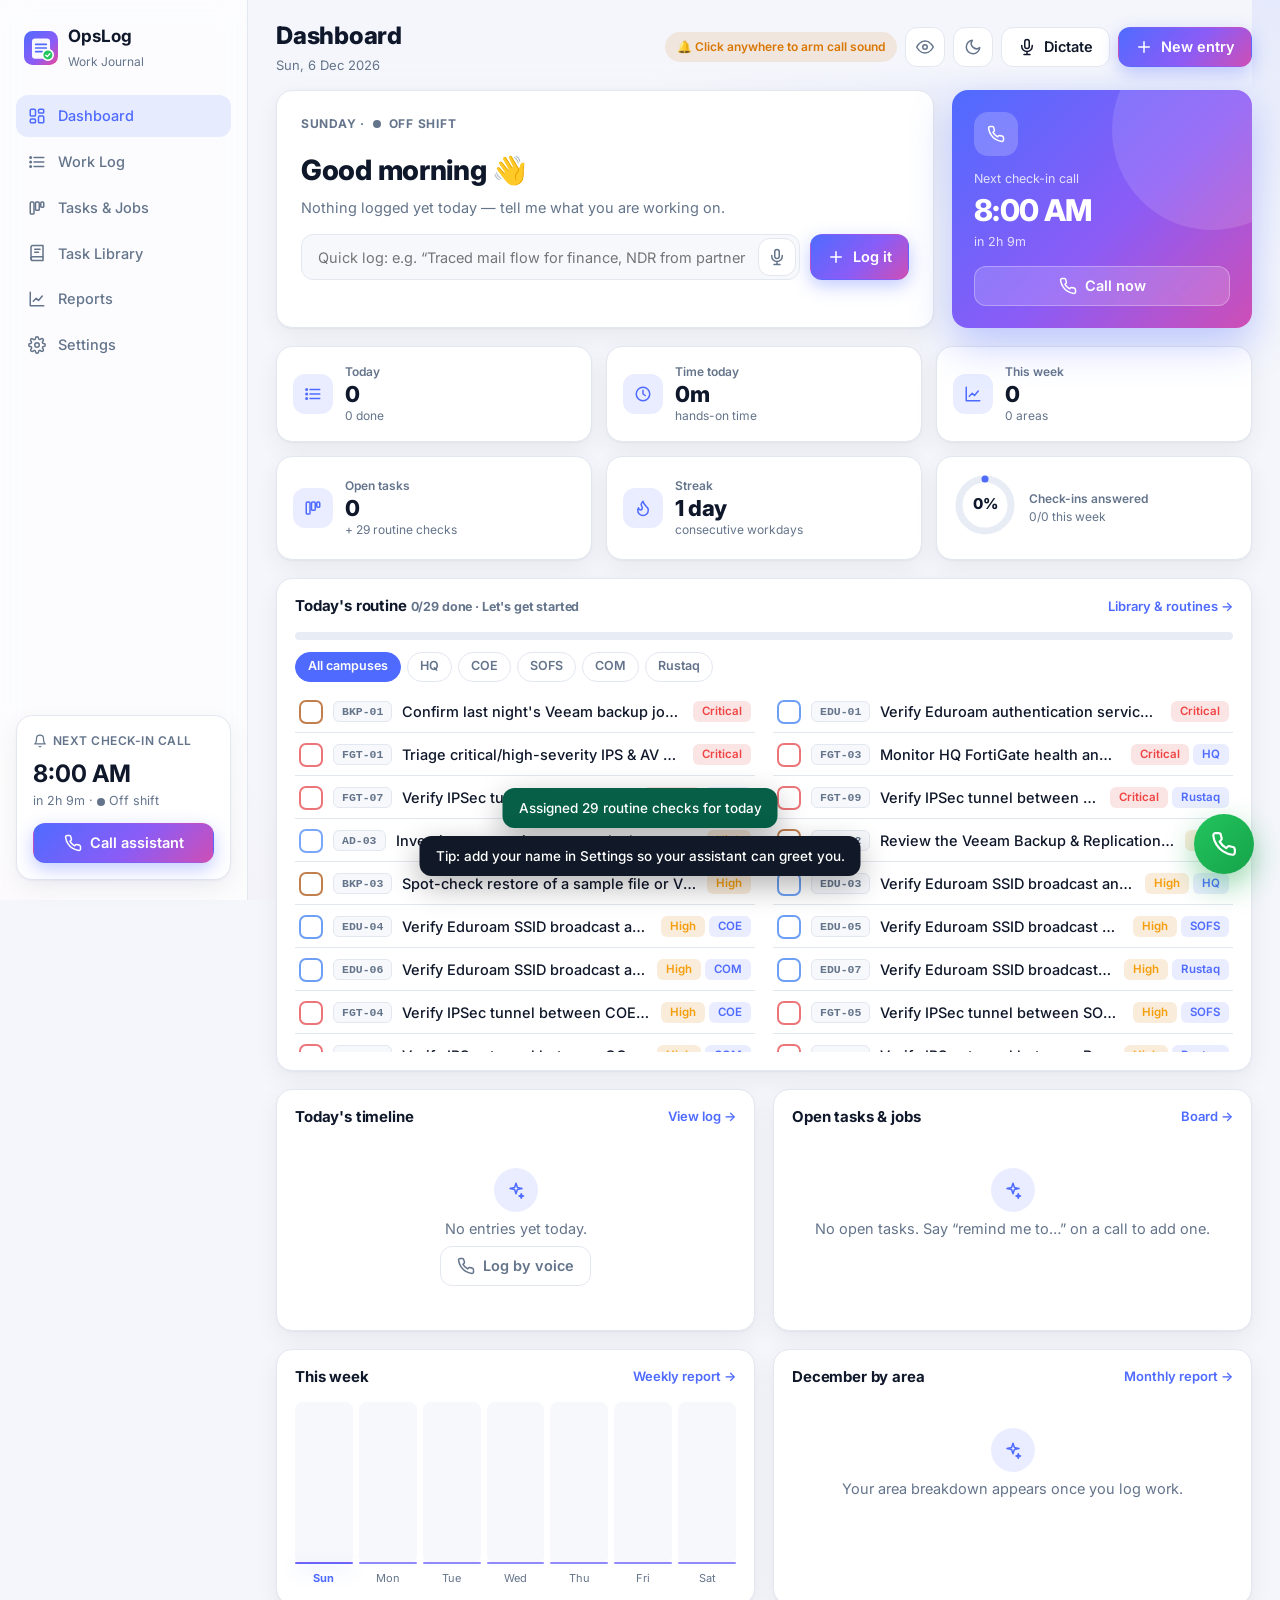
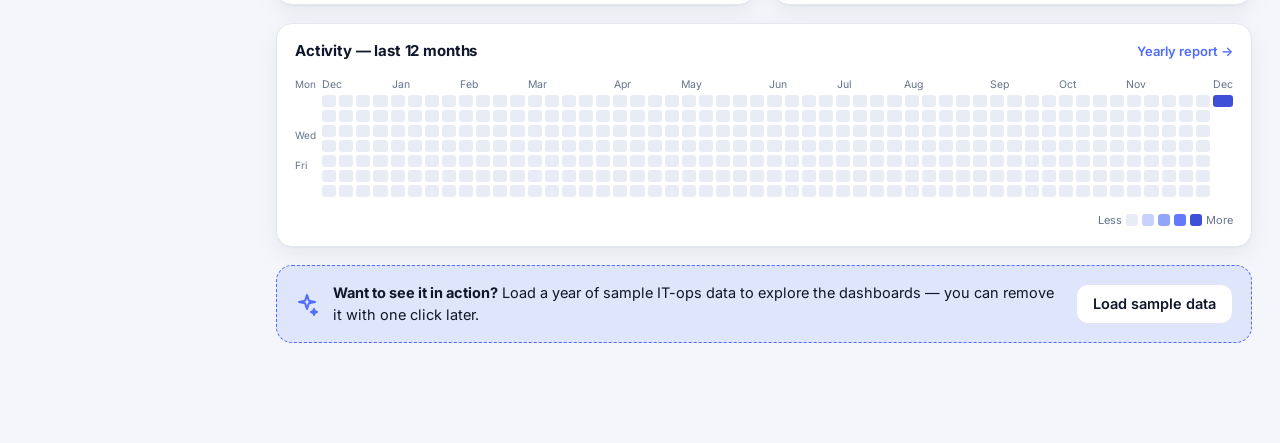
==== commit 525ae60c: "Add Task Library, packages & routines, and Ava's pick-from-menu - Task Library with the 52 operation" ====
--- a/index.html
+++ b/index.html
@@ -77,6 +77,7 @@
             <select id="fPriority"><option value="low">Low</option><option value="normal">Normal</option><option value="high">High</option><option value="critical">Critical</option></select></label>
           <label class="field"><span>Time spent (min)</span><input id="fMinutes" type="number" min="0" step="5" inputmode="numeric" /></label>
           <label class="field"><span>Ticket / ref</span><input id="fTicket" placeholder="INC0012345" /></label>
+          <label class="field"><span>Campus</span><select id="fLocation"></select></label>
           <label class="field"><span>When</span><input id="fWhen" type="datetime-local" /></label>
           <label class="field"><span>Due (tasks)</span><input id="fDue" type="date" /></label>
           <label class="field"><span>Tags</span><input id="fTags" placeholder="vip, outage" /></label>
@@ -97,6 +98,65 @@
       <header class="modal-head"><h2 id="wrapTitle">Wrap-up</h2><button type="button" class="icon-btn" data-close aria-label="Close"></button></header>
       <div class="modal-body" id="wrapBody"></div>
     </div>
+  </dialog>
+
+  <!-- Task library: PowerShell script -->
+  <dialog id="scriptDlg" class="modal">
+    <div class="modal-card wide">
+      <header class="modal-head"><h2 id="scriptTitle">Script</h2><button type="button" class="icon-btn" data-close aria-label="Close"></button></header>
+      <div class="modal-body" id="scriptBody"></div>
+    </div>
+  </dialog>
+
+  <!-- Task library: custom template -->
+  <dialog id="tplDlg" class="modal">
+    <form id="tplForm" class="modal-card">
+      <header class="modal-head"><h2 id="tplTitle">New template</h2><button type="button" class="icon-btn" data-close aria-label="Close"></button></header>
+      <div class="modal-body">
+        <label class="field full"><span>Task</span><input id="tText" required maxlength="200" placeholder="e.g. Check the Teams Room in the boardroom before the weekly meeting" /></label>
+        <div class="grid-3">
+          <label class="field"><span>Area</span><select id="tArea"></select></label>
+          <label class="field"><span>Cadence</span><select id="tCad"><option value="d">Daily</option><option value="w">Weekly</option><option value="m">Monthly</option><option value="x">On demand</option></select></label>
+          <label class="field" id="tDayWrap"><span>Weekday</span><select id="tDay"></select></label>
+          <label class="field" id="tWinWrap"><span>Monthly window</span><select id="tWin"></select></label>
+          <label class="field"><span>Priority</span><select id="tPri"><option value="critical">Critical</option><option value="high">High</option><option value="medium">Medium</option><option value="low">Low</option></select></label>
+          <label class="field"><span>Campus</span><select id="tLoc"></select></label>
+        </div>
+        <label class="field full"><span>PowerShell script <small class="muted">(optional, shown with a copy button)</small></span><textarea id="tScript" rows="5" class="mono" placeholder="Import-Module ActiveDirectory"></textarea></label>
+      </div>
+      <footer class="modal-foot">
+        <button type="button" class="btn btn-danger-ghost" id="tDelete">Delete</button>
+        <span class="spacer"></span>
+        <button type="button" class="btn btn-ghost" data-close>Cancel</button>
+        <button type="submit" class="btn btn-primary">Save template</button>
+      </footer>
+    </form>
+  </dialog>
+
+  <!-- Package builder -->
+  <dialog id="pkgDlg" class="modal">
+    <form id="pkgForm" class="modal-card wide">
+      <header class="modal-head"><h2 id="pkgTitle">New package</h2><button type="button" class="icon-btn" data-close aria-label="Close"></button></header>
+      <div class="modal-body">
+        <label class="field full"><span>Package name</span><input id="pName" maxlength="80" placeholder="e.g. Sunday morning sweep" /></label>
+        <fieldset class="field full modes">
+          <legend>When should it be assigned?</legend>
+          <label><input type="radio" name="pMode" value="cadence" /> <span><b>Routine</b> — follow each task’s own schedule (daily / weekday / monthly window)</span></label>
+          <label><input type="radio" name="pMode" value="days" /> <span><b>On selected days</b> — assign every task in the package</span></label>
+          <label><input type="radio" name="pMode" value="manual" /> <span><b>Manual</b> — only when I run it (or ask Ava)</span></label>
+        </fieldset>
+        <div class="days" id="pDays"></div>
+        <label class="field check" id="pAutoWrap"><input type="checkbox" id="pAuto" /><span>Assign automatically on working days</span></label>
+        <div class="pp-head"><label class="search sm"><input id="pQ" placeholder="Filter tasks" aria-label="Filter tasks" /></label><span class="muted small" id="pCount"></span></div>
+        <div class="pp-list" id="pList"></div>
+      </div>
+      <footer class="modal-foot">
+        <button type="button" class="btn btn-danger-ghost" id="pDelete">Delete</button>
+        <span class="spacer"></span>
+        <button type="button" class="btn btn-ghost" data-close>Cancel</button>
+        <button type="submit" class="btn btn-primary">Save package</button>
+      </footer>
+    </form>
   </dialog>
 
   <!-- Incoming / active call -->
@@ -114,6 +174,7 @@
       </div>
       <div class="call-convo" id="callConvo" aria-live="polite"></div>
       <div class="call-live" id="callLive"></div>
+      <div class="call-picker" id="callPicker" hidden></div>
       <form class="call-form" id="callForm" autocomplete="off">
         <input id="callText" placeholder="Type your update and press Enter…" aria-label="Type your update" />
         <button class="icon-btn" type="submit" aria-label="Send" id="callSend"></button>
@@ -141,7 +202,9 @@
   <script src="assets/js/reports.js"></script>
   <script src="assets/js/charts.js"></script>
   <script src="assets/js/agent.js"></script>
+  <script src="assets/js/library.js"></script>
   <script src="assets/js/demo.js"></script>
+  <script src="assets/js/library-ui.js"></script>
   <script src="assets/js/app.js"></script>
 </body>
 </html>
--- a/assets/css/app.css
+++ b/assets/css/app.css
@@ -54,7 +54,7 @@
 .small { font-size: 12.5px; }
 .mono { font-family: var(--mono); font-size: .92em; }
 .ico { width: 18px; height: 18px; flex: none; }
-.hidden { display: none !important; }
+.hidden, [hidden] { display: none !important; }
 .spacer { flex: 1; }
 :focus-visible { outline: 2px solid var(--accent); outline-offset: 2px; border-radius: 6px; }
 
@@ -131,7 +131,7 @@
 .badge { display: inline-block; padding: 1px 8px; border-radius: 6px; font-size: 11.5px; font-weight: 600; background: var(--surface-2); border: 1px solid var(--border); color: var(--muted); text-transform: capitalize; }
 .badge-critical { background: rgba(220, 38, 38, .12); color: #ef4444; border-color: transparent; }
 .badge-high { background: rgba(217, 119, 6, .14); color: #f59e0b; border-color: transparent; }
-.st-open { color: #3b82f6; } .st-in-progress { color: #8b5cf6; } .st-blocked { color: #ef4444; } .st-done { color: #16a34a; }
+.st-open { color: #3b82f6; } .st-in-progress { color: #8b5cf6; } .st-blocked { color: #ef4444; } .st-done { color: #16a34a; } .st-skipped { color: var(--muted); }
 .badge.st-open { background: rgba(59, 130, 246, .12); border-color: transparent; }
 .badge.st-in-progress { background: rgba(139, 92, 246, .12); border-color: transparent; }
 .badge.st-blocked { background: rgba(239, 68, 68, .12); border-color: transparent; }
@@ -270,7 +270,7 @@
 .narrative { display: flex; gap: 12px; padding: 16px 18px; border-radius: var(--radius); background: linear-gradient(135deg, var(--accent-soft), rgba(236, 72, 153, .07)); border: 1px solid var(--border); }
 .narrative .ico { color: var(--accent); width: 22px; height: 22px; margin-top: 2px; }
 .narrative p { margin: 0; font-size: 15px; }
-.status-row { display: grid; grid-template-columns: repeat(4, 1fr); gap: 10px; }
+.status-row { display: grid; grid-template-columns: repeat(auto-fit, minmax(96px, 1fr)); gap: 10px; }
 .status-pill { padding: 12px; border-radius: 12px; background: var(--surface-2); border: 1px solid var(--border); text-align: center; }
 .status-pill b { display: block; font-size: 22px; }
 .status-pill span { font-size: 12px; color: var(--muted); }
@@ -421,6 +421,156 @@
   .modal-card { max-height: calc(100vh - 16px); }
 }
 
+
+/* ---------- Task Library ---------- */
+.badge.loc { background: color-mix(in srgb, var(--accent) 12%, transparent); color: var(--accent); border-color: transparent; text-transform: none; }
+.badge.due { background: rgba(217, 119, 6, .14); color: var(--warn); border-color: transparent; text-transform: none; }
+.badge.mono { font-family: var(--mono); text-transform: none; letter-spacing: 0; }
+.badge[class*="cad-"] { text-transform: none; }
+.cad-daily { color: #3b82f6; } .cad-weekly { color: #8b5cf6; } .cad-monthly { color: #0d9488; }
+.chips { display: flex; flex-wrap: wrap; gap: 6px; }
+.fchip { height: 30px; padding: 0 12px; border-radius: 999px; border: 1px solid var(--border); background: var(--surface); color: var(--muted); font-weight: 600; font-size: 12.5px; cursor: pointer; }
+.fchip:hover { border-color: var(--accent); color: var(--accent); }
+.fchip.on { background: var(--accent); border-color: var(--accent); color: #fff; }
+.search.sm { flex: none; height: 36px; }
+.lib-tabs { align-self: flex-start; }
+.lib-tabs button { display: inline-flex; align-items: center; gap: 6px; }
+.lib-tabs .ico { width: 16px; height: 16px; }
+.lib { display: grid; grid-template-columns: 290px minmax(0, 1fr); gap: 18px; align-items: start; }
+.lib-areas { position: sticky; top: 84px; padding: 12px; display: flex; flex-direction: column; gap: 10px; max-height: calc(100vh - 100px); }
+.area-list { display: flex; flex-direction: column; gap: 2px; overflow-y: auto; margin: 0 -4px; padding: 0 4px; }
+.area-sep { margin: 10px 8px 4px; font-size: 11px; font-weight: 700; color: var(--muted); text-transform: uppercase; letter-spacing: .06em; }
+.area-btn { display: flex; align-items: center; gap: 8px; width: 100%; padding: 8px 10px; border: 0; border-radius: 10px; background: none; color: var(--text); text-align: left; cursor: pointer; font-size: 13.5px; }
+.area-btn .ico { width: 15px; height: 15px; color: var(--muted); }
+.area-btn .dot { margin: 0; }
+.area-btn:hover { background: var(--surface-2); }
+.area-btn.on { background: var(--accent-soft); color: var(--accent); font-weight: 600; }
+.ab-name { flex: 1; min-width: 0; white-space: nowrap; overflow: hidden; text-overflow: ellipsis; }
+.ab-count { font-size: 12px; color: var(--muted); font-variant-numeric: tabular-nums; }
+.lib-main { display: flex; flex-direction: column; gap: 14px; min-width: 0; padding-bottom: 70px; }
+.area-head { padding: 16px 18px; display: grid; gap: 6px; }
+.area-head p { margin: 0; max-width: 80ch; }
+.ah-title { display: flex; align-items: center; gap: 10px; flex-wrap: wrap; }
+.ah-title h2 { font-size: 19px; }
+.ah-title .dot { margin: 0; width: 12px; height: 12px; }
+.lib-filters { display: flex; flex-wrap: wrap; gap: 10px; align-items: center; }
+.lib-filters select { height: 34px; padding: 0 10px; border-radius: 10px; border: 1px solid var(--border); background: var(--surface); }
+.tpl-group { display: flex; flex-direction: column; gap: 8px; }
+.tpl-group-h { display: flex; align-items: center; font-size: 14px; margin-top: 4px; }
+.tpl-list { overflow: hidden; }
+.tpl-row { display: grid; grid-template-columns: auto minmax(0, 1fr) auto; gap: 12px; align-items: center; padding: 12px 14px; border-bottom: 1px solid var(--border); border-left: 3px solid transparent; transition: background .12s; }
+.tpl-row:last-child { border-bottom: 0; }
+.tpl-row:hover { background: var(--surface-2); }
+.tpl-row.sel { background: var(--accent-soft); border-left-color: var(--cat); }
+.tpl-row input[type="checkbox"] { width: 18px; height: 18px; accent-color: var(--accent); }
+.tpl-main { display: grid; gap: 6px; cursor: pointer; min-width: 0; }
+.tpl-top { display: flex; flex-wrap: wrap; gap: 6px; align-items: center; }
+.tpl-title { font-weight: 600; overflow-wrap: anywhere; }
+.tpl-actions { display: flex; gap: 6px; align-items: center; }
+.sel-bar { position: fixed; z-index: 35; left: 50%; bottom: 24px; transform: translate(-50%, 140%); display: flex; flex-wrap: wrap; align-items: center; gap: 10px; padding: 10px 14px; border-radius: 16px; background: var(--surface); border: 1px solid var(--border); box-shadow: 0 18px 50px rgba(0, 0, 0, .3); transition: transform .25s; max-width: calc(100vw - 32px); }
+.sel-bar.show { transform: translate(-50%, 0); }
+body:has(.sel-bar.show) .toasts { bottom: 96px; }
+.sel-bar select { height: 34px; padding: 0 10px; border-radius: 10px; border: 1px solid var(--border); background: var(--surface); max-width: 220px; }
+.pkg-head { display: flex; flex-wrap: wrap; gap: 12px 24px; align-items: center; justify-content: space-between; }
+.pkg-head p { margin: 0; max-width: 75ch; flex: 1 1 360px; }
+.pkg-head .btn-row { margin: 0; align-items: center; }
+.pkg-grid { display: grid; grid-template-columns: repeat(auto-fill, minmax(320px, 1fr)); gap: 16px; }
+.pkg { padding: 16px 18px; display: flex; flex-direction: column; gap: 12px; }
+.pkg .btn-row { margin-top: auto; }
+.pkg-top { display: flex; justify-content: space-between; gap: 10px; align-items: flex-start; }
+.pkg-top h3 { font-size: 15.5px; }
+.pkg-top p { margin: 3px 0 0; }
+.pkg-stats { display: flex; flex-wrap: wrap; gap: 6px 16px; font-size: 13px; font-variant-numeric: tabular-nums; }
+.pkg-ids { display: flex; flex-wrap: wrap; gap: 5px; align-items: center; }
+.switch { display: inline-flex; align-items: center; gap: 8px; cursor: pointer; font-size: 12px; font-weight: 700; color: var(--muted); flex: none; }
+.switch input { position: absolute; opacity: 0; width: 1px; height: 1px; }
+.switch span { width: 38px; height: 22px; border-radius: 99px; background: var(--track); position: relative; transition: .2s; }
+.switch span::after { content: ''; position: absolute; left: 3px; top: 3px; width: 16px; height: 16px; border-radius: 50%; background: #fff; box-shadow: 0 1px 3px rgba(0, 0, 0, .3); transition: .2s; }
+.switch input:checked + span { background: #22c55e; }
+.switch input:checked + span::after { transform: translateX(16px); }
+.switch input:focus-visible + span { outline: 2px solid var(--accent); outline-offset: 2px; }
+.switch em { font-style: normal; }
+.modes { border: 0; padding: 0; margin: 0; display: grid; gap: 8px; }
+.modes legend { color: var(--muted); margin-bottom: 6px; }
+.modes label { display: flex; gap: 10px; align-items: flex-start; font-weight: 500; padding: 10px 12px; border: 1px solid var(--border); border-radius: 12px; cursor: pointer; }
+.modes label:has(input:checked) { border-color: var(--accent); background: var(--accent-soft); }
+.modes input { margin-top: 3px; accent-color: var(--accent); height: auto; width: auto; flex: none; }
+.pp-head { display: flex; justify-content: space-between; align-items: center; gap: 10px; }
+.pp-head .search { flex: 1; max-width: 320px; }
+.pp-list { max-height: 44vh; overflow: auto; border: 1px solid var(--border); border-radius: 12px; }
+.pp-group { border-bottom: 1px solid var(--border); }
+.pp-group:last-child { border-bottom: 0; }
+.pp-area { display: flex; align-items: center; gap: 8px; padding: 10px 12px; font-weight: 700; background: var(--surface-2); position: sticky; top: 0; cursor: pointer; }
+.pp-area .dot { margin: 0; }
+.pp-item { display: grid; grid-template-columns: auto auto minmax(0, 1fr) auto; gap: 10px; align-items: center; padding: 8px 12px 8px 28px; font-size: 13px; cursor: pointer; }
+.pp-item:hover { background: var(--surface-2); }
+.pp-t { overflow: hidden; text-overflow: ellipsis; white-space: nowrap; }
+.pp-list input, .pp-area input { accent-color: var(--accent); width: 16px; height: 16px; }
+
+/* Today's routine (dashboard) */
+.progress { height: 8px; border-radius: 99px; background: var(--track); overflow: hidden; margin-bottom: 12px; }
+.progress span { display: block; height: 100%; border-radius: 99px; background: linear-gradient(90deg, var(--accent), #22c55e); transition: width .4s; }
+.focus-card .chips { margin-bottom: 10px; }
+.focus-list { display: grid; grid-template-columns: repeat(2, minmax(0, 1fr)); gap: 2px 18px; max-height: 360px; overflow: auto; }
+.focus-row { display: grid; grid-template-columns: auto auto minmax(0, 1fr) auto; gap: 10px; align-items: center; padding: 8px 4px; border-bottom: 1px solid var(--border); }
+.fr-title { cursor: pointer; font-weight: 500; overflow: hidden; text-overflow: ellipsis; white-space: nowrap; }
+.fr-meta { display: flex; gap: 4px; }
+.focus-row.is-done .fr-title { color: var(--muted); text-decoration: line-through; }
+.tick { width: 24px; height: 24px; border-radius: 7px; border: 2px solid color-mix(in srgb, var(--cat) 70%, var(--border)); background: transparent; display: grid; place-items: center; cursor: pointer; color: transparent; padding: 0; }
+.tick .ico { width: 14px; height: 14px; }
+.tick:hover { color: var(--muted); }
+.tick[aria-pressed="true"] { background: #22c55e; border-color: #22c55e; color: #fff; }
+
+/* Ava's pick-from-menu panel (call screen, always dark) */
+.call-picker { max-height: 42%; overflow-y: auto; display: flex; flex-direction: column; gap: 8px; padding: 10px; margin: 6px 0 2px; border-radius: 18px; background: rgba(255, 255, 255, .06); border: 1px solid rgba(255, 255, 255, .1); animation: pop .2s; }
+.call-picker[hidden] { display: none; }
+.pk-hint { margin: 0; color: rgba(255, 255, 255, .6); font-size: 12.5px; }
+.pk-chips { display: flex; flex-wrap: wrap; gap: 6px; align-items: center; }
+.pk-title { font-weight: 700; font-size: 13px; color: #fff; margin: 0 4px; }
+.pk-chip { display: inline-flex; align-items: center; gap: 6px; min-height: 32px; padding: 0 12px; border-radius: 999px; border: 1px solid rgba(255, 255, 255, .18); background: rgba(255, 255, 255, .08); color: #fff; font-size: 13px; font-weight: 600; cursor: pointer; }
+.pk-chip:hover { background: rgba(255, 255, 255, .16); }
+.pk-chip .ico { width: 15px; height: 15px; }
+.pk-chip b { background: rgba(255, 255, 255, .18); border-radius: 99px; padding: 0 7px; font-size: 11.5px; }
+.pk-chip.ghost { background: transparent; color: rgba(255, 255, 255, .75); }
+.pk-chip .dot { margin: 0; }
+.pk-list { display: flex; flex-direction: column; gap: 2px; }
+.pk-item { display: grid; grid-template-columns: auto auto minmax(0, 1fr); gap: 4px 8px; align-items: center; padding: 8px; border-radius: 10px; color: #fff; font-size: 13px; cursor: pointer; text-align: left; }
+.pk-item:hover { background: rgba(255, 255, 255, .08); }
+.pk-item input { width: 16px; height: 16px; accent-color: #22c55e; }
+.pk-item .badge { color: #c7d2fe; background: rgba(255, 255, 255, .1); border-color: transparent; }
+.pk-t { min-width: 0; overflow-wrap: anywhere; display: grid; }
+.pk-m { grid-column: 3; color: rgba(255, 255, 255, .55); font-size: 11.5px; }
+.pk-item.row { grid-template-columns: auto minmax(0, 1fr) auto auto; }
+.pk-item.row .pk-m { grid-column: auto; }
+.btn-like { border: 0; background: none; width: 100%; font: inherit; }
+.btn-like .ico { color: #22c55e; }
+.pk-actions { display: flex; gap: 8px; position: sticky; bottom: -10px; padding: 8px 0 2px; background: linear-gradient(transparent, rgba(16, 22, 44, .95) 30%); }
+.pk-btn { height: 36px; padding: 0 14px; border-radius: 12px; border: 1px solid rgba(255, 255, 255, .2); background: rgba(255, 255, 255, .08); color: #fff; font-weight: 700; font-size: 13px; cursor: pointer; }
+.pk-btn.primary { background: #22c55e; border-color: #22c55e; }
+.pk-btn:disabled { opacity: .4; cursor: default; }
+
+@media (max-width: 1080px) {
+  .focus-list { grid-template-columns: 1fr; }
+}
+@media (max-width: 860px) {
+  .lib { grid-template-columns: 1fr; }
+  .lib-areas { position: static; max-height: none; }
+  .area-list { flex-direction: row; overflow-x: auto; padding-bottom: 4px; }
+  .area-btn { width: auto; flex: none; border: 1px solid var(--border); }
+  .area-sep { display: none; }
+  .sel-bar { bottom: calc(76px + env(safe-area-inset-bottom)); }
+  .bottom-nav a span { font-size: 10px; }
+}
+@media (max-width: 560px) {
+  .tpl-row { grid-template-columns: auto minmax(0, 1fr); }
+  .tpl-actions { grid-column: 2; }
+  .pkg-grid { grid-template-columns: 1fr; }
+  .pp-item { grid-template-columns: auto auto minmax(0, 1fr); padding-left: 14px; }
+  .pp-item .muted { display: none; }
+  .focus-row { grid-template-columns: auto auto minmax(0, 1fr); }
+  .fr-meta { grid-column: 3; }
+}
+
 /* ---------- print (Reports → Print / PDF) ---------- */
 @media print {
   :root { --bg: #fff; --surface: #fff; --surface-2: #f7f8fc; --border: #dde3ee; --text: #0f172a; --muted: #555; --shadow: none; }
